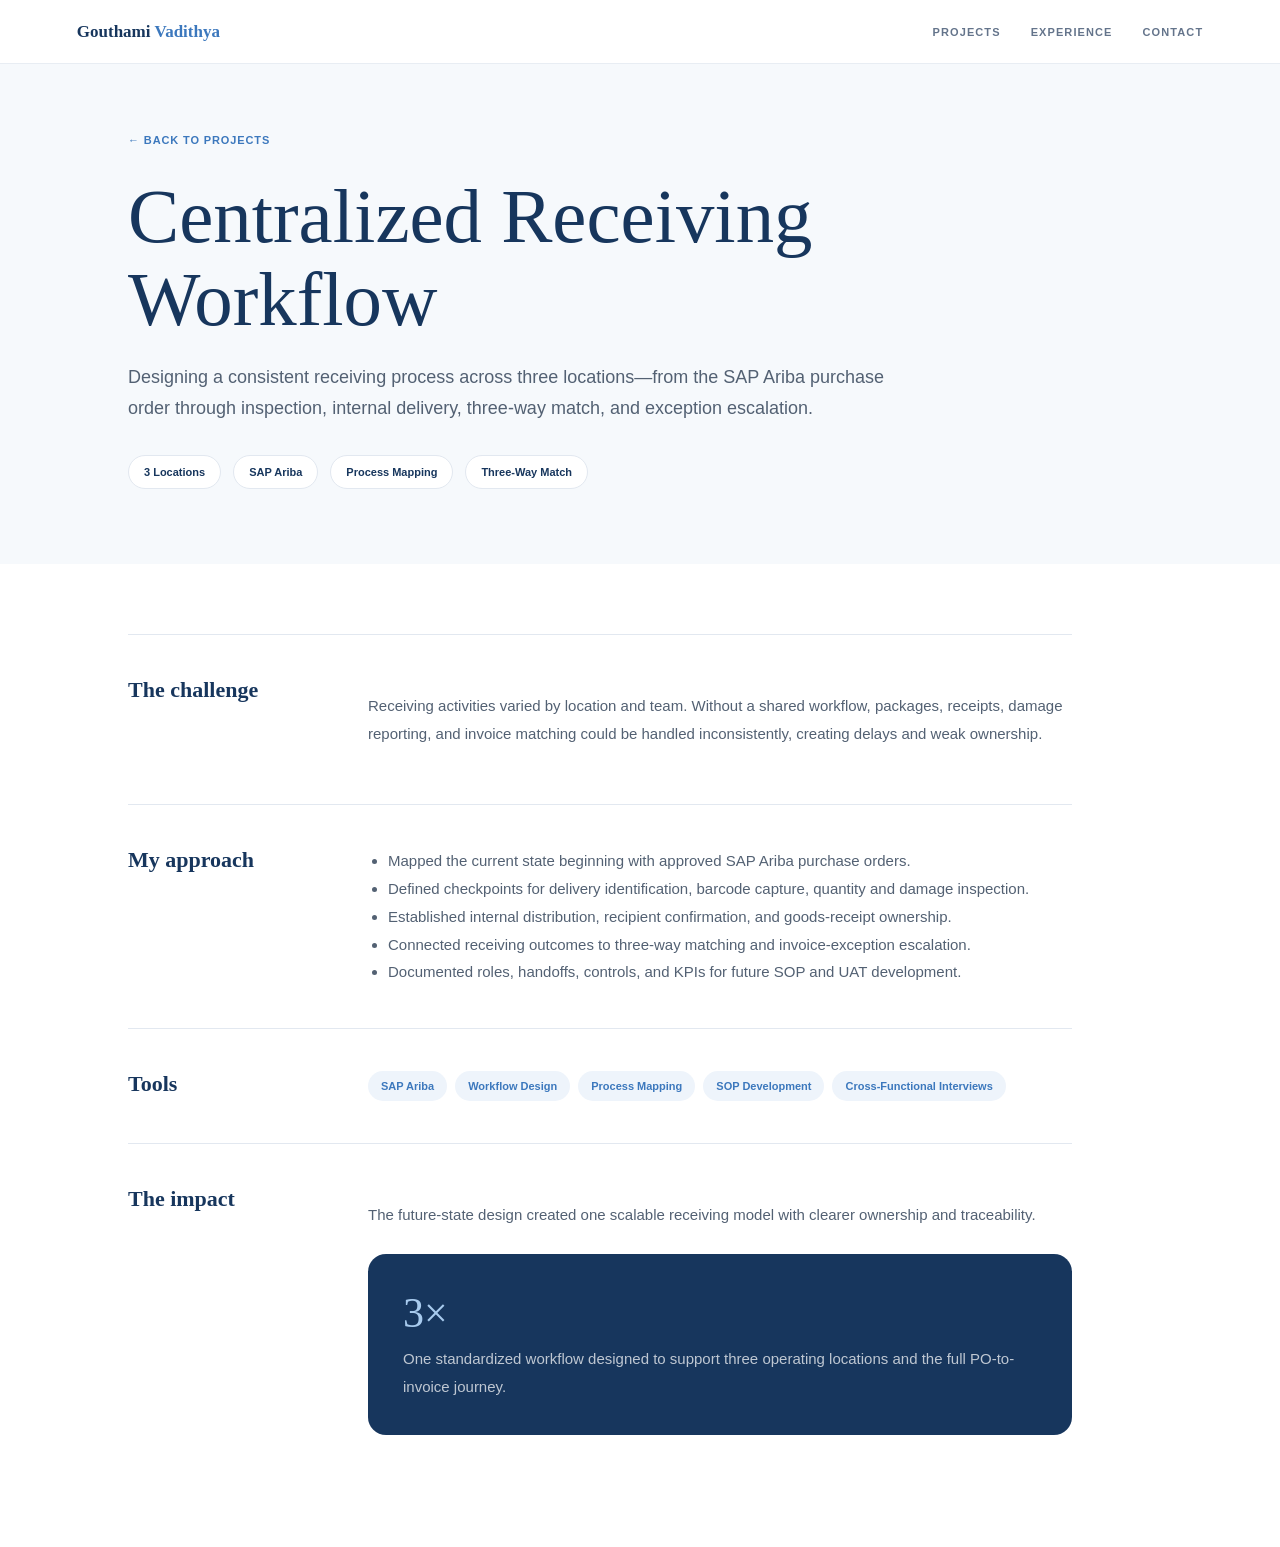
==== projects/centralized-receiving/index.html @ 43bc97f4 "Create index.html" ====
<!doctype html><html lang="en"><head><meta charset="UTF-8"><meta name="viewport" content="width=device-width,initial-scale=1"><title>Centralized Receiving Workflow — Gouthami Vadithya</title><link rel="stylesheet" href="../../case-study.css"></head><body><header class="top-nav"><a class="brand" href="../../">Gouthami <span>Vadithya</span></a><nav><a href="../../#projects">Projects</a><a href="../../#experience">Experience</a><a href="../../#contact">Contact</a></nav></header><main><section class="case-hero"><a class="case-back" href="../../#projects">← BACK TO PROJECTS</a><h1>Centralized Receiving Workflow</h1><p>Designing a consistent receiving process across three locations—from the SAP Ariba purchase order through inspection, internal delivery, three-way match, and exception escalation.</p><div class="case-metrics"><span>3 Locations</span><span>SAP Ariba</span><span>Process Mapping</span><span>Three-Way Match</span></div></section><div class="case-body"><section class="case-section"><h2>The challenge</h2><div><p>Receiving activities varied by location and team. Without a shared workflow, packages, receipts, damage reporting, and invoice matching could be handled inconsistently, creating delays and weak ownership.</p></div></section><section class="case-section"><h2>My approach</h2><div><ul><li>Mapped the current state beginning with approved SAP Ariba purchase orders.</li><li>Defined checkpoints for delivery identification, barcode capture, quantity and damage inspection.</li><li>Established internal distribution, recipient confirmation, and goods-receipt ownership.</li><li>Connected receiving outcomes to three-way matching and invoice-exception escalation.</li><li>Documented roles, handoffs, controls, and KPIs for future SOP and UAT development.</li></ul></div></section><section class="case-section"><h2>Tools</h2><div class="tool-row"><span>SAP Ariba</span><span>Workflow Design</span><span>Process Mapping</span><span>SOP Development</span><span>Cross-Functional Interviews</span></div></section><section class="case-section"><h2>The impact</h2><div><p>The future-state design created one scalable receiving model with clearer ownership and traceability.</p><div class="impact-box"><strong>3×</strong><p>One standardized workflow designed to support three operating locations and the full PO-to-invoice journey.</p></div></div></section></div></main></body></html>
---- case-study.css ----
@import url("styles.css");.case-hero{padding:130px clamp(24px,10vw,150px) 75px;background:var(--off)}.case-back{color:var(--blue);font-size:11px;font-weight:600;letter-spacing:.08em}.case-hero h1{font:400 clamp(42px,6vw,78px)/1.08 var(--serif);color:var(--navy);max-width:950px;margin:28px 0 20px}.case-hero>p{max-width:760px;color:var(--mid);font-size:18px;font-weight:300;line-height:1.75}.case-metrics{display:flex;gap:12px;flex-wrap:wrap;margin-top:30px}.case-metrics span{background:#fff;border:1px solid var(--light);border-radius:25px;padding:10px 15px;color:var(--navy);font-size:11px;font-weight:600}.case-body{padding:70px clamp(24px,10vw,150px);max-width:1200px}.case-section{display:grid;grid-template-columns:190px 1fr;gap:50px;border-top:1px solid var(--light);padding:42px 0}.case-section h2{font:600 22px var(--serif);margin:0;color:var(--navy)}.case-section p,.case-section li{color:var(--mid);font-size:15px;font-weight:300;line-height:1.85}.case-section ul{margin:0;padding-left:20px}.impact-box{background:var(--navy);color:#fff;border-radius:18px;padding:35px;margin-top:25px}.impact-box strong{display:block;color:#a8cbee;font:400 42px var(--serif);margin-bottom:8px}.impact-box p{color:rgba(255,255,255,.72);margin:0}.tool-row{display:flex;flex-wrap:wrap;gap:8px}.tool-row span{background:#eef4fb;color:var(--blue);border-radius:20px;padding:9px 13px;font-size:11px;font-weight:600}@media(max-width:700px){.case-section{grid-template-columns:1fr;gap:12px}}
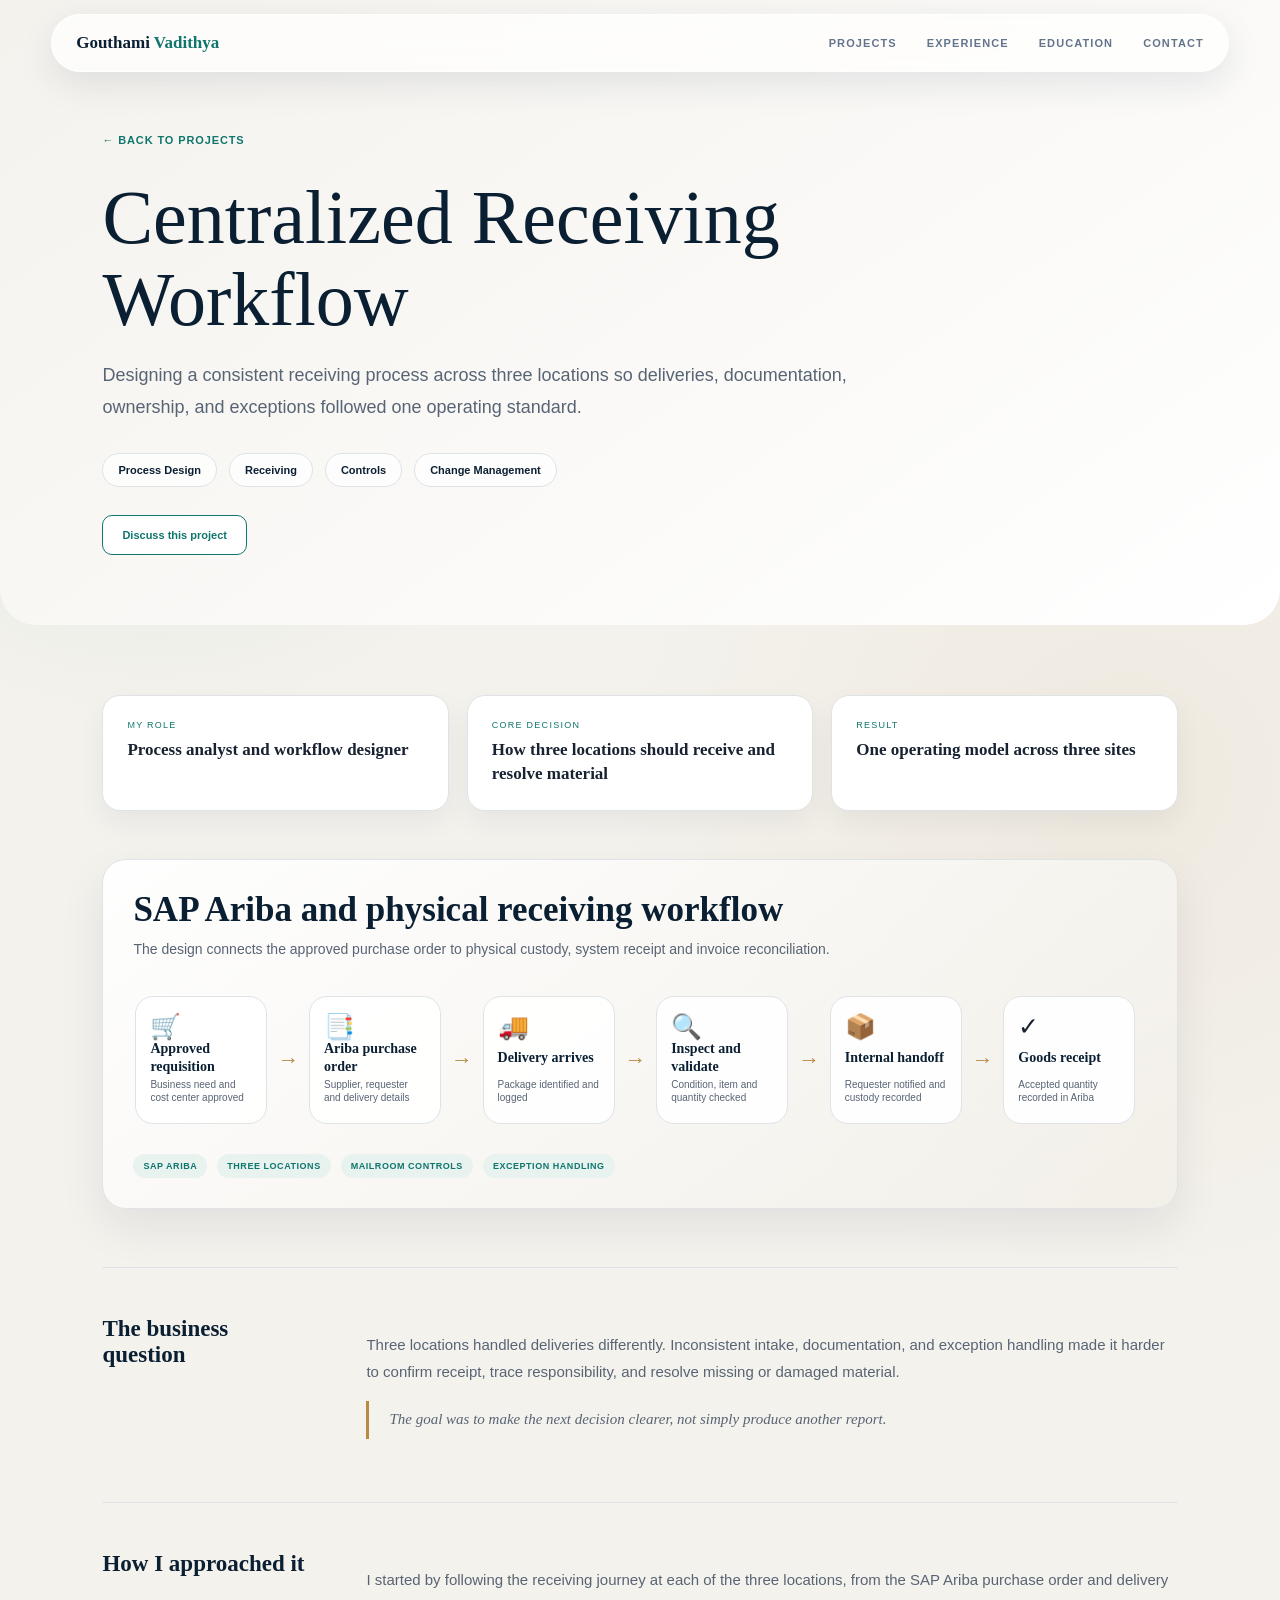
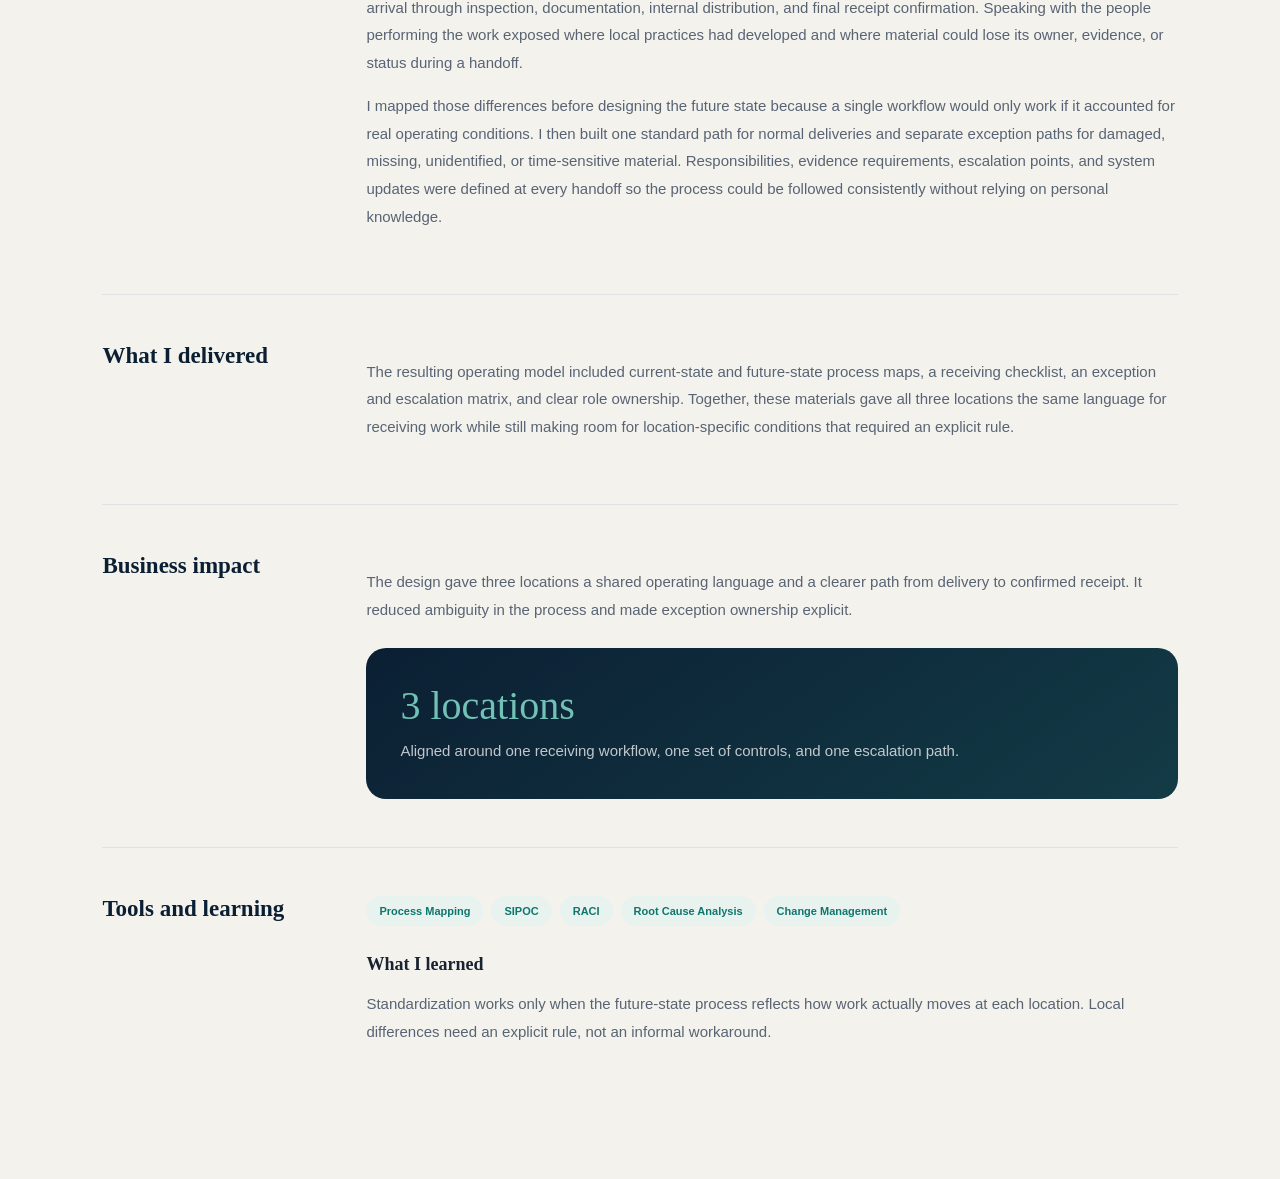
==== commit d0f4587b: "Create index.html" ====
--- a/projects/centralized-receiving/index.html
+++ b/projects/centralized-receiving/index.html
@@ -1 +1,24 @@
-<!doctype html><html lang="en"><head><meta charset="UTF-8"><meta name="viewport" content="width=device-width,initial-scale=1"><title>Centralized Receiving Workflow — Gouthami Vadithya</title><link rel="stylesheet" href="../../case-study.css"></head><body><header class="top-nav"><a class="brand" href="../../">Gouthami <span>Vadithya</span></a><nav><a href="../../#projects">Projects</a><a href="../../#experience">Experience</a><a href="../../#contact">Contact</a></nav></header><main><section class="case-hero"><a class="case-back" href="../../#projects">← BACK TO PROJECTS</a><h1>Centralized Receiving Workflow</h1><p>Designing a consistent receiving process across three locations—from the SAP Ariba purchase order through inspection, internal delivery, three-way match, and exception escalation.</p><div class="case-metrics"><span>3 Locations</span><span>SAP Ariba</span><span>Process Mapping</span><span>Three-Way Match</span></div></section><div class="case-body"><section class="case-section"><h2>The challenge</h2><div><p>Receiving activities varied by location and team. Without a shared workflow, packages, receipts, damage reporting, and invoice matching could be handled inconsistently, creating delays and weak ownership.</p></div></section><section class="case-section"><h2>My approach</h2><div><ul><li>Mapped the current state beginning with approved SAP Ariba purchase orders.</li><li>Defined checkpoints for delivery identification, barcode capture, quantity and damage inspection.</li><li>Established internal distribution, recipient confirmation, and goods-receipt ownership.</li><li>Connected receiving outcomes to three-way matching and invoice-exception escalation.</li><li>Documented roles, handoffs, controls, and KPIs for future SOP and UAT development.</li></ul></div></section><section class="case-section"><h2>Tools</h2><div class="tool-row"><span>SAP Ariba</span><span>Workflow Design</span><span>Process Mapping</span><span>SOP Development</span><span>Cross-Functional Interviews</span></div></section><section class="case-section"><h2>The impact</h2><div><p>The future-state design created one scalable receiving model with clearer ownership and traceability.</p><div class="impact-box"><strong>3×</strong><p>One standardized workflow designed to support three operating locations and the full PO-to-invoice journey.</p></div></div></section></div></main></body></html>
+<!doctype html>
+<html lang="en">
+<head><meta charset="UTF-8"><meta name="viewport" content="width=device-width,initial-scale=1"><title>Centralized Receiving Workflow | Gouthami Vadithya</title><link rel="stylesheet" href="../../case-study.css"></head>
+<body>
+<header class="top-nav"><a class="brand" href="../../">Gouthami <span>Vadithya</span></a><nav><a href="../../#projects">Projects</a><a href="../../#experience">Experience</a><a href="../../#education">Education</a><a href="../../#contact">Contact</a></nav></header>
+<main>
+  <section class="case-hero">
+    <a class="case-back" href="../../#projects">← BACK TO PROJECTS</a>
+    <h1>Centralized Receiving Workflow</h1>
+    <p>Designing a consistent receiving process across three locations so deliveries, documentation, ownership, and exceptions followed one operating standard.</p>
+    <div class="case-metrics"><span>Process Design</span><span>Receiving</span><span>Controls</span><span>Change Management</span></div>
+    <div class="case-actions"><a class="linkedin-link" href="https://www.linkedin.com/in/gouthami-vadithya/" target="_blank" rel="noreferrer">Discuss this project</a></div>
+  </section>
+  <div class="case-body">
+    <div class="case-summary"><div class="summary-item"><span>My role</span><strong>Process analyst and workflow designer</strong></div><div class="summary-item"><span>Core decision</span><strong>How three locations should receive and resolve material</strong></div><div class="summary-item"><span>Result</span><strong>One operating model across three sites</strong></div></div><section class="process-visual"><h2>SAP Ariba and physical receiving workflow</h2><p>The design connects the approved purchase order to physical custody, system receipt and invoice reconciliation.</p><div class="project-flow" role="img" aria-label="SAP Ariba and physical receiving workflow"><div class="flow-node"><span class="flow-icon">🛒</span><strong>Approved requisition</strong><small>Business need and cost center approved</small></div><span class="flow-arrow" aria-hidden="true">→</span><div class="flow-node"><span class="flow-icon">📑</span><strong>Ariba purchase order</strong><small>Supplier, requester and delivery details</small></div><span class="flow-arrow" aria-hidden="true">→</span><div class="flow-node"><span class="flow-icon">🚚</span><strong>Delivery arrives</strong><small>Package identified and logged</small></div><span class="flow-arrow" aria-hidden="true">→</span><div class="flow-node"><span class="flow-icon">🔍</span><strong>Inspect and validate</strong><small>Condition, item and quantity checked</small></div><span class="flow-arrow" aria-hidden="true">→</span><div class="flow-node"><span class="flow-icon">📦</span><strong>Internal handoff</strong><small>Requester notified and custody recorded</small></div><span class="flow-arrow" aria-hidden="true">→</span><div class="flow-node"><span class="flow-icon">✓</span><strong>Goods receipt</strong><small>Accepted quantity recorded in Ariba</small></div><span class="flow-arrow" aria-hidden="true">→</span><div class="flow-node"><span class="flow-icon">🧾</span><strong>Three-way match</strong><small>PO, receipt and invoice reconciled</small></div><span class="flow-arrow" aria-hidden="true">→</span><div class="flow-node"><span class="flow-icon">↻</span><strong>Resolve exceptions</strong><small>Damage, partial or unidentified delivery</small></div></div><div class="visual-legend"><span>SAP Ariba</span><span>Three locations</span><span>Mailroom controls</span><span>Exception handling</span></div></section>
+    <section class="case-section"><h2>The business question</h2><div><p>Three locations handled deliveries differently. Inconsistent intake, documentation, and exception handling made it harder to confirm receipt, trace responsibility, and resolve missing or damaged material.</p><p class="case-note">The goal was to make the next decision clearer, not simply produce another report.</p></div></section>
+    <section class="case-section"><h2>How I approached it</h2><div><p>I started by following the receiving journey at each of the three locations, from the SAP Ariba purchase order and delivery arrival through inspection, documentation, internal distribution, and final receipt confirmation. Speaking with the people performing the work exposed where local practices had developed and where material could lose its owner, evidence, or status during a handoff.</p><p>I mapped those differences before designing the future state because a single workflow would only work if it accounted for real operating conditions. I then built one standard path for normal deliveries and separate exception paths for damaged, missing, unidentified, or time-sensitive material. Responsibilities, evidence requirements, escalation points, and system updates were defined at every handoff so the process could be followed consistently without relying on personal knowledge.</p></div></section>
+    <section class="case-section"><h2>What I delivered</h2><div><p>The resulting operating model included current-state and future-state process maps, a receiving checklist, an exception and escalation matrix, and clear role ownership. Together, these materials gave all three locations the same language for receiving work while still making room for location-specific conditions that required an explicit rule.</p></div></section>
+    <section class="case-section"><h2>Business impact</h2><div><p>The design gave three locations a shared operating language and a clearer path from delivery to confirmed receipt. It reduced ambiguity in the process and made exception ownership explicit.</p><div class="impact-box"><strong>3 locations</strong><p>Aligned around one receiving workflow, one set of controls, and one escalation path.</p></div></div></section>
+    <section class="case-section"><h2>Tools and learning</h2><div><div class="tool-row"><span>Process Mapping</span><span>SIPOC</span><span>RACI</span><span>Root Cause Analysis</span><span>Change Management</span></div><h3>What I learned</h3><p>Standardization works only when the future-state process reflects how work actually moves at each location. Local differences need an explicit rule, not an informal workaround.</p></div></section>
+  </div>
+</main>
+</body>
+</html>
--- a/case-study.css
+++ b/case-study.css
@@ -1 +1,48 @@
-@import url("styles.css");.case-hero{padding:130px clamp(24px,10vw,150px) 75px;background:var(--off)}.case-back{color:var(--blue);font-size:11px;font-weight:600;letter-spacing:.08em}.case-hero h1{font:400 clamp(42px,6vw,78px)/1.08 var(--serif);color:var(--navy);max-width:950px;margin:28px 0 20px}.case-hero>p{max-width:760px;color:var(--mid);font-size:18px;font-weight:300;line-height:1.75}.case-metrics{display:flex;gap:12px;flex-wrap:wrap;margin-top:30px}.case-metrics span{background:#fff;border:1px solid var(--light);border-radius:25px;padding:10px 15px;color:var(--navy);font-size:11px;font-weight:600}.case-body{padding:70px clamp(24px,10vw,150px);max-width:1200px}.case-section{display:grid;grid-template-columns:190px 1fr;gap:50px;border-top:1px solid var(--light);padding:42px 0}.case-section h2{font:600 22px var(--serif);margin:0;color:var(--navy)}.case-section p,.case-section li{color:var(--mid);font-size:15px;font-weight:300;line-height:1.85}.case-section ul{margin:0;padding-left:20px}.impact-box{background:var(--navy);color:#fff;border-radius:18px;padding:35px;margin-top:25px}.impact-box strong{display:block;color:#a8cbee;font:400 42px var(--serif);margin-bottom:8px}.impact-box p{color:rgba(255,255,255,.72);margin:0}.tool-row{display:flex;flex-wrap:wrap;gap:8px}.tool-row span{background:#eef4fb;color:var(--blue);border-radius:20px;padding:9px 13px;font-size:11px;font-weight:600}@media(max-width:700px){.case-section{grid-template-columns:1fr;gap:12px}}
+@import url("styles.css");
+.case-hero{padding:130px clamp(24px,8vw,130px) 70px;background:linear-gradient(145deg,#f4f2ed,#fff);border-radius:0 0 36px 36px}
+.case-back{color:var(--blue);font-size:11px;font-weight:600;letter-spacing:.08em}
+.case-hero h1{font:400 clamp(42px,6vw,76px)/1.08 var(--serif);color:var(--navy);max-width:1000px;margin:28px 0 20px}
+.case-hero>p{max-width:780px;color:var(--mid);font-size:18px;font-weight:300;line-height:1.75}
+.case-metrics{display:flex;gap:12px;flex-wrap:wrap;margin-top:30px}
+.case-metrics span{background:rgba(255,255,255,.78);border:1px solid var(--light);border-radius:25px;padding:10px 15px;color:var(--navy);font-size:11px;font-weight:600}
+.case-actions{display:flex;gap:12px;flex-wrap:wrap;margin-top:28px}
+.case-actions a{padding:13px 19px;border-radius:10px;font-size:11px;font-weight:600}
+.case-actions .deck-link{background:var(--navy);color:#fff;box-shadow:0 10px 24px rgba(11,31,51,.18)}
+.case-actions .linkedin-link{border:1px solid var(--blue);color:var(--blue);background:#fff}
+.case-cover{width:calc(100% - 48px);max-width:1260px;aspect-ratio:16/7;object-fit:cover;display:block;margin:28px auto 0;border-radius:28px;box-shadow:0 26px 65px rgba(11,31,51,.16)}
+.case-caption{display:block;text-align:center;color:#7c8794;font-size:10px;margin:10px 0 0}
+.case-body{padding:70px clamp(24px,8vw,130px);max-width:1280px;margin:auto}
+.case-summary{display:grid;grid-template-columns:repeat(3,1fr);gap:18px;margin-bottom:48px}
+.summary-item{padding:24px;border:1px solid var(--light);border-radius:18px;background:#fff;box-shadow:0 12px 28px rgba(11,31,51,.06)}
+.summary-item span{display:block;font-size:9px;letter-spacing:.14em;color:var(--blue);text-transform:uppercase;margin-bottom:8px}
+.summary-item strong{font:600 17px/1.4 var(--serif);color:var(--ink)}
+.case-section{display:grid;grid-template-columns:210px 1fr;gap:54px;border-top:1px solid var(--light);padding:48px 0}
+.case-section h2{font:600 23px var(--serif);margin:0;color:var(--navy)}
+.case-section h3{font:600 18px var(--serif);color:var(--ink);margin:28px 0 8px}
+.case-section p,.case-section li{color:var(--mid);font-size:15px;font-weight:300;line-height:1.85}
+.case-section ul,.case-section ol{margin:0;padding-left:20px}
+.case-section li{margin-bottom:9px}
+.decision-grid{display:grid;grid-template-columns:repeat(2,1fr);gap:16px;margin-top:22px}
+.decision-card{padding:22px;border:1px solid var(--light);border-radius:16px;background:#fff}
+.decision-card strong{font:600 16px var(--serif);color:var(--navy)}
+.decision-card p{font-size:13px;margin:8px 0 0}
+.impact-box{background:linear-gradient(145deg,#0b1f33,#133b46);color:#fff;border-radius:20px;padding:34px;margin-top:25px}
+.impact-box strong{display:block;color:#72c1b7;font:400 40px var(--serif);margin-bottom:8px}
+.impact-box p{color:rgba(255,255,255,.74);margin:0}
+.tool-row{display:flex;flex-wrap:wrap;gap:8px}
+.tool-row span{background:#e8f2ef;color:var(--blue);border-radius:20px;padding:9px 13px;font-size:11px;font-weight:600}
+.case-note{border-left:3px solid var(--coral);padding:5px 0 5px 20px;font:italic 18px/1.7 var(--serif);color:var(--navy)}
+.process-visual{margin:34px 0 58px;padding:30px;border:1px solid var(--light);border-radius:24px;background:linear-gradient(145deg,rgba(255,255,255,.95),rgba(242,239,232,.78));box-shadow:0 18px 45px rgba(11,31,51,.08)}
+.process-visual h2{margin:0 0 8px;font:600 clamp(25px,3vw,35px) var(--serif);color:var(--navy)}
+.process-visual>p{margin:0 0 26px;color:var(--mid);font-size:14px;line-height:1.7;max-width:760px}
+.project-flow{display:flex;align-items:stretch;gap:10px;overflow-x:auto;padding:8px 2px 14px;scrollbar-width:thin}
+.flow-node{flex:1 0 132px;min-height:128px;padding:18px 14px;border:1px solid var(--light);border-radius:18px;background:rgba(255,255,255,.94);display:flex;flex-direction:column;justify-content:space-between;transition:transform .25s ease,box-shadow .25s ease,border-color .25s ease}
+.flow-node:hover{transform:translateY(-5px);border-color:rgba(15,118,110,.48);box-shadow:0 14px 28px rgba(11,31,51,.11)}
+.flow-icon{font-size:1.55rem;line-height:1}
+.flow-node strong{font:600 14px/1.35 var(--serif);color:var(--navy)}
+.flow-node small{color:var(--mid);font-size:10px;line-height:1.35}
+.flow-arrow{align-self:center;color:var(--coral);font-size:1.35rem;font-weight:700;flex:0 0 auto}
+.visual-legend{display:flex;flex-wrap:wrap;gap:10px;margin-top:16px}
+.visual-legend span{font-size:9px;font-weight:600;letter-spacing:.06em;text-transform:uppercase;padding:7px 10px;border-radius:999px;background:#e8f2ef;color:var(--blue)}
+.next-project{display:flex;justify-content:space-between;align-items:center;padding:28px;border-radius:18px;background:#fff;border:1px solid var(--light);margin-top:30px}
+@media(max-width:800px){.case-section{grid-template-columns:1fr;gap:14px}.case-summary,.decision-grid{grid-template-columns:1fr}.case-cover{width:calc(100% - 24px);border-radius:18px}.case-body{padding-top:48px}.process-visual{padding:22px 18px;margin-bottom:42px}.project-flow{display:grid;grid-template-columns:1fr}.flow-node{min-height:102px}.flow-arrow{transform:rotate(90deg);justify-self:center}}
